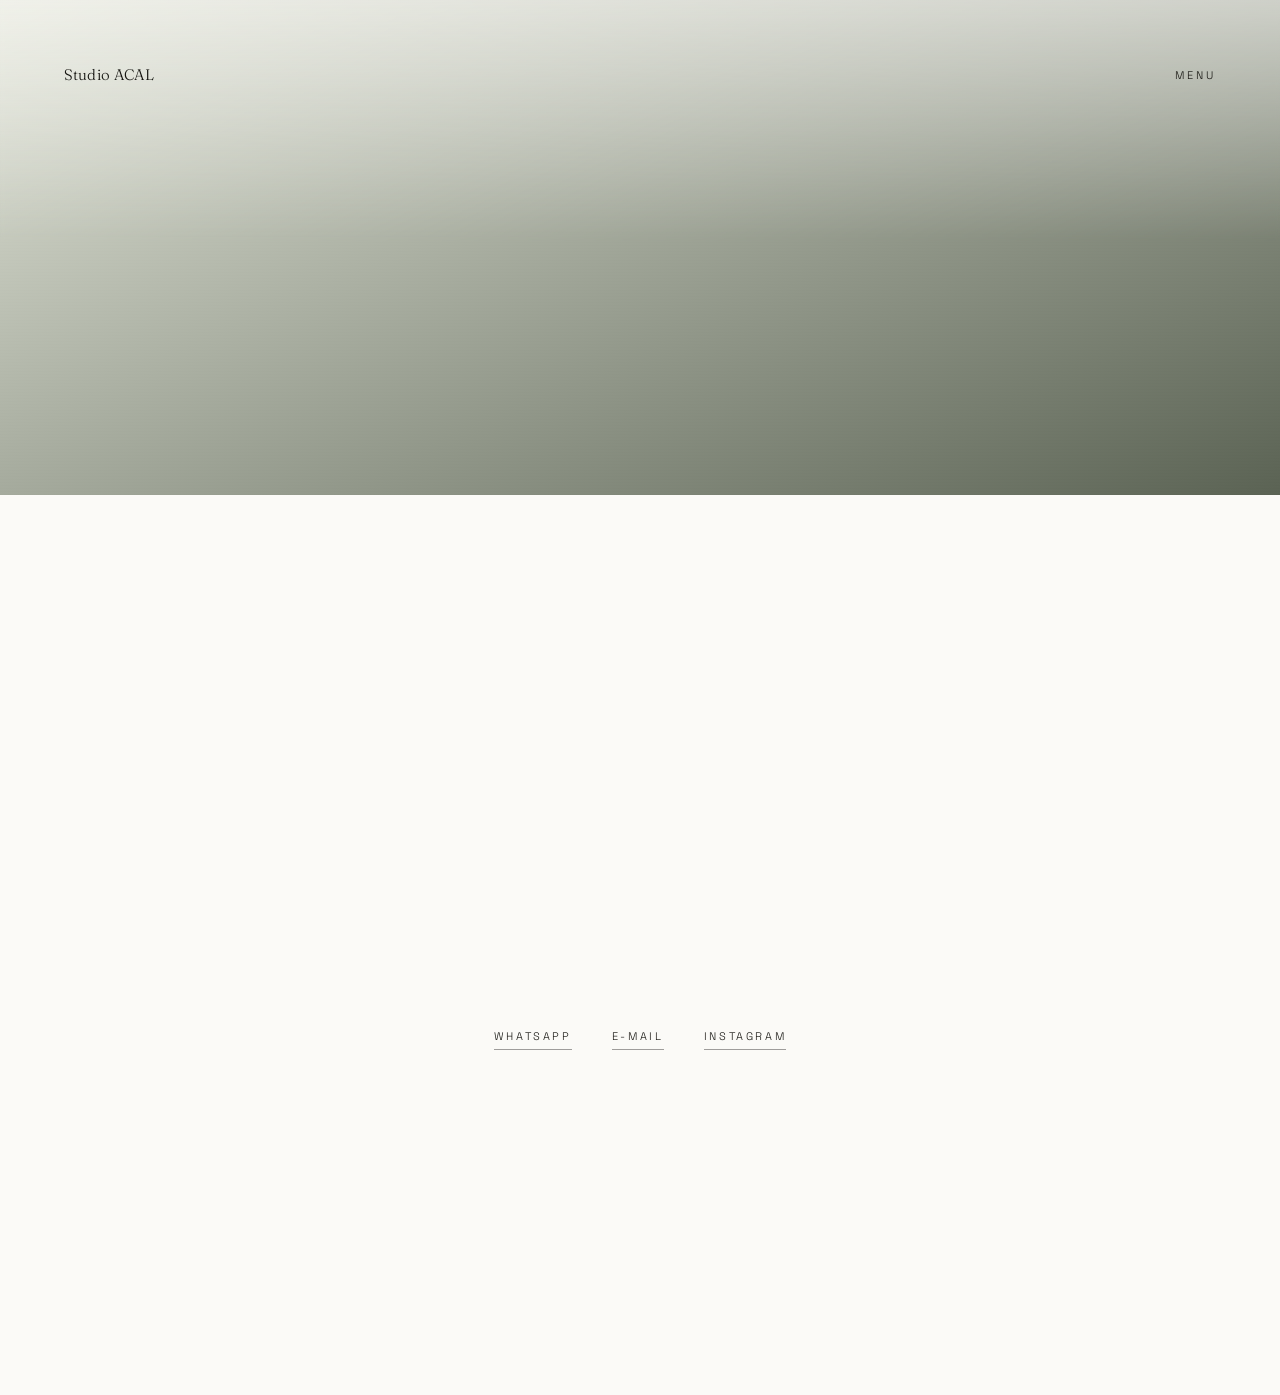
==== contato.html @ 9073a218 "test" ====
<!DOCTYPE html>
<html lang="pt-BR">
<head>
  <meta charset="UTF-8" />
  <meta name="viewport" content="width=device-width, initial-scale=1.0" />
  <title>Contato — Studio ACAL</title>
  <meta name="description" content="Vamos conversar sobre o seu próximo projeto." />

  <link rel="preconnect" href="https://fonts.googleapis.com" />
  <link rel="preconnect" href="https://fonts.gstatic.com" crossorigin />
  <link href="https://fonts.googleapis.com/css2?family=Fraunces:ital,opsz,wght@0,9..144,300;0,9..144,400;0,9..144,500;1,9..144,400&family=Inter:wght@300;400;500;600&family=Space+Grotesk:wght@400;500&display=swap" rel="stylesheet" />
  <link rel="stylesheet" href="assets/css/style.css" />
</head>
<body>

  <header class="site-header">
    <a href="index.html" class="brand">Studio ACAL</a>
    <label for="menu-toggle" class="menu-trigger">Menu</label>
  </header>

  <input type="checkbox" id="menu-toggle" class="menu-toggle" />
  <nav class="menu-panel">
    <div class="menu-panel__top">
      <span class="brand">Studio ACAL</span>
      <label for="menu-toggle" class="menu-close">Fechar</label>
    </div>
    <div class="menu-links">
      <a href="index.html#projetos">Projetos</a>
      <a href="processo.html">Processo</a>
      <a href="studio.html">Studio</a>
      <a href="contato.html">Contato</a>
    </div>
    <div class="menu-panel__bottom">
      <span>São Paulo, Brasil</span>
      <span>contato@studioacal.com.br</span>
    </div>
  </nav>

  <main>

    <section style="height:55vh;">
      <div class="tone tone--d" style="height:100%;"></div>
    </section>

    <section class="contact">
      <p class="heading heading--xl reveal">Vamos conversar sobre o seu próximo projeto.</p>
      <div class="contact__links reveal">
        <a href="https://wa.me/5511999999999" target="_blank" rel="noopener noreferrer" class="link-line">WhatsApp</a>
        <a href="mailto:contato@studioacal.com.br" class="link-line">E-mail</a>
        <a href="https://instagram.com/studioacal" target="_blank" rel="noopener noreferrer" class="link-line">Instagram</a>
      </div>
    </section>

  </main>

</body>
</html>
---- assets/css/style.css ----
/* ==========================================================================
   STUDIO ACAL — Folha de estilos única (HTML + CSS puro, sem JavaScript)
   ========================================================================== */

/* ---- Reset básico ---- */
*,
*::before,
*::after {
  box-sizing: border-box;
  margin: 0;
  padding: 0;
}

html {
  scroll-behavior: smooth;
}

img {
  display: block;
  max-width: 100%;
}

a {
  color: inherit;
  text-decoration: none;
}

ul {
  list-style: none;
}

/* ---- Tokens de marca ---- */
:root {
  --paper: #fbfaf7;
  --ink: #14130f;
  --stone: #8c8678;
  --line: #dedad0;
  --mist: #f1efe9;
  --oxide: #7a3621;

  --font-display: "Fraunces", serif;
  --font-sans: "Inter", sans-serif;
  --font-mono: "Space Grotesk", monospace;

  --ease-editorial: cubic-bezier(0.22, 1, 0.36, 1);
  --gap: clamp(16px, 2.5vw, 32px);
  --side: clamp(20px, 5vw, 64px);
}

body {
  background: var(--paper);
  color: var(--ink);
  font-family: var(--font-sans);
  font-weight: 300;
  line-height: 1.5;
  -webkit-font-smoothing: antialiased;
}

::selection {
  background: var(--ink);
  color: var(--paper);
}

/* ---- Tipografia editorial ---- */
.eyebrow {
  font-family: var(--font-mono);
  font-size: 0.6875rem;
  letter-spacing: 0.28em;
  text-transform: uppercase;
  color: var(--stone);
}

.heading {
  font-family: var(--font-display);
  font-weight: 400;
  letter-spacing: -0.01em;
  line-height: 1.04;
}

.heading--xxl {
  font-size: clamp(2.6rem, 9vw, 5.5rem);
}

.heading--xl {
  font-size: clamp(2.2rem, 6.5vw, 4.2rem);
}

.heading--lg {
  font-size: clamp(1.8rem, 4.5vw, 3rem);
}

.heading--md {
  font-size: clamp(1.4rem, 3vw, 2rem);
}

.text-body {
  max-width: 38rem;
  color: rgba(20, 19, 15, 0.75);
}

/* ---- Layout ---- */
.container {
  padding-left: var(--side);
  padding-right: var(--side);
}

.section {
  padding-top: clamp(64px, 12vw, 160px);
  padding-bottom: clamp(64px, 12vw, 160px);
}

.section--tight {
  padding-top: clamp(40px, 6vw, 96px);
  padding-bottom: clamp(40px, 6vw, 96px);
}

.section--border {
  border-top: 1px solid var(--line);
}

.grid {
  display: grid;
  gap: var(--gap);
}

.grid-12 {
  grid-template-columns: repeat(12, 1fr);
}

@media (max-width: 860px) {
  .grid-12 {
    grid-template-columns: 1fr;
  }
}

.center {
  text-align: center;
  margin-left: auto;
  margin-right: auto;
}

/* ==========================================================================
   LOADER — tela branca com o logotipo desenhando-se sozinho (CSS puro)
   ========================================================================== */
.loader {
  position: fixed;
  inset: 0;
  z-index: 200;
  display: flex;
  align-items: center;
  justify-content: center;
  background: var(--paper);
  animation: loader-fade 0.9s var(--ease-editorial) forwards;
  animation-delay: 2.4s;
}

.loader svg path {
  fill: var(--ink);
  fill-opacity: 0;
  stroke: var(--ink);
  stroke-width: 2.4;
  stroke-linecap: round;
  stroke-linejoin: round;
  stroke-dasharray: 760;
  stroke-dashoffset: 760;
  animation: loader-draw 1.6s var(--ease-editorial) forwards,
    loader-fill 0.4s ease forwards;
  animation-delay: 0.3s, 1.7s;
}

@keyframes loader-draw {
  to {
    stroke-dashoffset: 0;
  }
}

@keyframes loader-fill {
  to {
    fill-opacity: 1;
  }
}

@keyframes loader-fade {
  to {
    opacity: 0;
    visibility: hidden;
    pointer-events: none;
  }
}

@media (prefers-reduced-motion: reduce) {
  .loader {
    display: none;
  }
}

/* ==========================================================================
   HEADER + MENU FULLSCREEN (technique: checkbox hack, sem JS)
   ========================================================================== */
.site-header {
  position: fixed;
  inset: 0 0 auto 0;
  z-index: 50;
  display: flex;
  align-items: center;
  justify-content: space-between;
  padding: var(--side);
}

.site-header::before {
  content: "";
  position: absolute;
  inset: 0;
  height: 160%;
  background: linear-gradient(to bottom, rgba(251, 250, 247, 0.55), rgba(251, 250, 247, 0));
  backdrop-filter: blur(2px);
  -webkit-backdrop-filter: blur(2px);
  z-index: -1;
  pointer-events: none;
}

.brand {
  font-family: var(--font-display);
  font-size: 0.95rem;
  letter-spacing: 0.01em;
}

.menu-toggle {
  position: absolute;
  opacity: 0;
  pointer-events: none;
}

.menu-trigger,
.menu-close {
  font-family: var(--font-mono);
  font-size: 0.6875rem;
  letter-spacing: 0.28em;
  text-transform: uppercase;
  cursor: pointer;
  background: none;
  border: none;
  color: var(--ink);
}

.menu-panel {
  position: fixed;
  inset: 0;
  z-index: 90;
  display: flex;
  flex-direction: column;
  justify-content: space-between;
  padding: var(--side);
  background: var(--paper);
  clip-path: inset(0 0 100% 0);
  transition: clip-path 0.7s var(--ease-editorial);
}

.menu-toggle:checked ~ .menu-panel {
  clip-path: inset(0 0 0% 0);
}

.menu-panel__top {
  display: flex;
  align-items: center;
  justify-content: space-between;
}

.menu-links {
  display: flex;
  flex-direction: column;
  gap: 0.4rem;
}

.menu-links a {
  font-family: var(--font-display);
  font-size: clamp(2.6rem, 11vw, 6rem);
  line-height: 0.95;
  opacity: 0;
  transform: translateY(20px);
  transition: opacity 0.6s var(--ease-editorial), transform 0.6s var(--ease-editorial),
    color 0.3s ease;
}

.menu-toggle:checked ~ .menu-panel .menu-links a {
  opacity: 1;
  transform: translateY(0);
}

.menu-links a:nth-child(1) { transition-delay: 0.15s; }
.menu-links a:nth-child(2) { transition-delay: 0.21s; }
.menu-links a:nth-child(3) { transition-delay: 0.27s; }
.menu-links a:nth-child(4) { transition-delay: 0.33s; }

.menu-links a:hover {
  color: var(--stone);
}

.menu-panel__bottom {
  display: flex;
  justify-content: space-between;
  font-size: 0.8rem;
  color: var(--stone);
}

/* ==========================================================================
   HOVER / "CURSOR" — substitui o cursor customizado (que exigiria JS)
   ========================================================================== */
.hoverable {
  position: relative;
  display: inline-flex;
  align-items: center;
  gap: 0.5rem;
}

.hoverable .hoverable__hint {
  font-family: var(--font-mono);
  font-size: 0.625rem;
  letter-spacing: 0.2em;
  text-transform: uppercase;
  color: var(--stone);
  opacity: 0;
  transform: translateX(-6px);
  transition: opacity 0.3s var(--ease-editorial), transform 0.3s var(--ease-editorial);
}

.hoverable:hover .hoverable__hint {
  opacity: 1;
  transform: translateX(0);
}

.media-link {
  display: block;
  position: relative;
  overflow: hidden;
}

.media-link::after {
  content: "Explorar";
  position: absolute;
  top: 50%;
  left: 50%;
  transform: translate(-50%, -50%) scale(0.85);
  font-family: var(--font-mono);
  font-size: 0.6875rem;
  letter-spacing: 0.24em;
  text-transform: uppercase;
  color: var(--paper);
  padding: 0.9em 1.4em;
  border: 1px solid color-mix(in srgb, var(--paper) 70%, transparent);
  border-radius: 999px;
  opacity: 0;
  transition: opacity 0.4s var(--ease-editorial), transform 0.4s var(--ease-editorial);
  pointer-events: none;
}

.media-link::before {
  content: "";
  position: absolute;
  inset: 0;
  background: rgba(20, 19, 15, 0);
  transition: background 0.4s var(--ease-editorial);
}

.media-link:hover::before {
  background: rgba(20, 19, 15, 0.18);
}

.media-link:hover::after {
  opacity: 1;
  transform: translate(-50%, -50%) scale(1);
}

.media-link img,
.media-link .tone {
  transition: transform 0.7s var(--ease-editorial);
}

.media-link:hover img,
.media-link:hover .tone {
  transform: scale(1.04);
}

/* ==========================================================================
   PLACEHOLDER — textura no lugar de fotografia real
   ========================================================================== */
.tone {
  position: relative;
  width: 100%;
  height: 100%;
  overflow: hidden;
}

.tone::before {
  content: "";
  position: absolute;
  inset: 0;
  background-image: repeating-linear-gradient(
    0deg,
    rgba(0, 0, 0, 0.05) 0px,
    rgba(0, 0, 0, 0) 1px,
    rgba(0, 0, 0, 0) 3px
  );
  mix-blend-mode: overlay;
  opacity: 0.4;
}

.tone__label {
  position: absolute;
  bottom: 1rem;
  left: 1rem;
  font-family: var(--font-mono);
  font-size: 0.625rem;
  letter-spacing: 0.2em;
  text-transform: uppercase;
  color: rgba(20, 19, 15, 0.5);
}

.ratio-16-10 { aspect-ratio: 16 / 10; }
.ratio-16-9 { aspect-ratio: 16 / 9; }
.ratio-4-5 { aspect-ratio: 4 / 5; }
.ratio-3-4 { aspect-ratio: 3 / 4; }
.ratio-1-1 { aspect-ratio: 1 / 1; }

.tone--a { background: linear-gradient(155deg, #e7e2d6, #a89c86); }
.tone--b { background: linear-gradient(155deg, #d8cdbe, #7a3621); }
.tone--c { background: linear-gradient(155deg, #efeae0, #8c8678); }
.tone--d { background: linear-gradient(155deg, #e3e6da, #5b6354); }
.tone--e { background: linear-gradient(155deg, #e9e4d8, #857e6c); }
.tone--f { background: linear-gradient(155deg, #dcd6c7, #6f6855); }

/* ==========================================================================
   REVEAL NO SCROLL — CSS puro via scroll-driven animations
   (progressive enhancement: conteúdo visível por padrão; em navegadores
   compatíveis, ganha a entrada suave ligada à posição de scroll)
   ========================================================================== */
@keyframes reveal-up {
  from {
    opacity: 0;
    transform: translateY(28px);
  }
  to {
    opacity: 1;
    transform: translateY(0);
  }
}

@supports (animation-timeline: view()) {
  .reveal {
    opacity: 0;
    animation: reveal-up 1s var(--ease-editorial) both;
    animation-timeline: view();
    animation-range: entry 0% cover 28%;
  }
}

@media (prefers-reduced-motion: reduce) {
  .reveal {
    animation: none !important;
    opacity: 1 !important;
    transform: none !important;
  }
}

/* ==========================================================================
   HERO
   ========================================================================== */
.hero {
  position: relative;
  height: 100svh;
  display: flex;
  align-items: flex-end;
  overflow: hidden;
}

.hero .tone {
  position: absolute;
  inset: 0;
}

.hero::after {
  content: "";
  position: absolute;
  inset: 0;
  background: linear-gradient(to top, rgba(20, 19, 15, 0.35), transparent 55%);
}

.hero__content {
  position: relative;
  z-index: 2;
  padding: var(--side);
  padding-bottom: clamp(48px, 8vw, 96px);
  color: var(--paper);
}

.hero__content .eyebrow {
  color: rgba(251, 250, 247, 0.8);
}

.hero__scroll {
  position: absolute;
  z-index: 2;
  right: var(--side);
  bottom: clamp(32px, 6vw, 64px);
  display: flex;
  flex-direction: column;
  align-items: center;
  gap: 0.5rem;
  color: rgba(251, 250, 247, 0.75);
}

.hero__scroll span {
  writing-mode: vertical-lr;
  font-family: var(--font-mono);
  font-size: 0.6875rem;
  letter-spacing: 0.28em;
  text-transform: uppercase;
}

.hero__scroll-line {
  width: 1px;
  height: 2.5rem;
  background: rgba(251, 250, 247, 0.5);
  transform-origin: top;
  animation: scroll-pulse 2.4s ease-in-out infinite;
}

@keyframes scroll-pulse {
  0% { transform: scaleY(0); }
  50% { transform: scaleY(1); }
  100% { transform: scaleY(0); }
}

/* ==========================================================================
   MANIFESTO
   ========================================================================== */
.manifesto {
  min-height: 60vh;
  display: flex;
  align-items: center;
  justify-content: center;
  text-align: center;
  padding: var(--side);
}

.manifesto p {
  max-width: 46rem;
  font-size: clamp(1.8rem, 6vw, 3.2rem);
}

/* ==========================================================================
   PROJETOS
   ========================================================================== */
.project-block__head {
  display: flex;
  flex-wrap: wrap;
  align-items: flex-end;
  justify-content: space-between;
  gap: 1.5rem;
  margin-bottom: clamp(32px, 5vw, 64px);
}

.project-block__title {
  margin-top: 0.75rem;
}

.link-line {
  font-family: var(--font-mono);
  font-size: 0.6875rem;
  letter-spacing: 0.24em;
  text-transform: uppercase;
  border-bottom: 1px solid rgba(20, 19, 15, 0.4);
  padding-bottom: 0.3rem;
  transition: opacity 0.3s ease;
}

.link-line:hover {
  opacity: 0.6;
}

.project-block__media {
  grid-column: span 8;
}

.project-block__side {
  grid-column: span 4;
  display: flex;
  flex-direction: column;
  gap: var(--gap);
}

@media (max-width: 860px) {
  .project-block__media,
  .project-block__side {
    grid-column: 1 / -1;
  }
}

.project-block__side p {
  font-family: var(--font-display);
  font-size: clamp(1.2rem, 2.4vw, 1.6rem);
  line-height: 1.3;
  color: rgba(20, 19, 15, 0.8);
}

/* ==========================================================================
   CONTATO
   ========================================================================== */
.contact {
  min-height: 100svh;
  display: flex;
  flex-direction: column;
  align-items: center;
  justify-content: center;
  gap: 3rem;
  text-align: center;
  padding: var(--side);
}

.contact__links {
  display: flex;
  flex-wrap: wrap;
  justify-content: center;
  gap: 2.5rem;
}

/* ==========================================================================
   PÁGINA DE PROJETO
   ========================================================================== */
.project-hero {
  position: relative;
  height: 100svh;
  display: flex;
  align-items: flex-end;
  overflow: hidden;
}

.project-hero .tone {
  position: absolute;
  inset: 0;
}

.project-hero::after {
  content: "";
  position: absolute;
  inset: 0;
  background: linear-gradient(to top, rgba(20, 19, 15, 0.45), transparent 55%);
}

.project-hero__content {
  position: relative;
  z-index: 2;
  padding: var(--side);
  padding-bottom: clamp(48px, 8vw, 96px);
  color: var(--paper);
}

.project-hero__content .eyebrow {
  color: rgba(251, 250, 247, 0.8);
}

.materials-list li {
  font-family: var(--font-display);
  font-size: clamp(1.4rem, 3.2vw, 2rem);
  padding: 0.5rem 0;
  border-bottom: 1px solid var(--line);
}

.next-project {
  text-align: center;
  border-top: 1px solid var(--line);
}

.next-project a {
  display: block;
  margin-top: 1.5rem;
  font-size: clamp(2.4rem, 11vw, 5.5rem);
  transition: opacity 0.3s ease;
}

.next-project a:hover {
  opacity: 0.6;
}

/* ==========================================================================
   PROCESSO
   ========================================================================== */
.process-step {
  display: grid;
  grid-template-columns: repeat(12, 1fr);
  gap: var(--gap);
  padding: clamp(40px, 6vw, 96px) 0;
  border-top: 1px solid var(--line);
}

.process-step__index {
  grid-column: span 2;
  font-family: var(--font-mono);
  color: var(--stone);
}

.process-step__copy {
  grid-column: span 4;
}

.process-step__copy p {
  margin-top: 1rem;
  max-width: 24rem;
  color: rgba(20, 19, 15, 0.75);
}

.process-step__media {
  grid-column: span 6;
}

@media (max-width: 860px) {
  .process-step__index,
  .process-step__copy,
  .process-step__media {
    grid-column: 1 / -1;
  }
}

/* ==========================================================================
   STUDIO
   ========================================================================== */
.team-grid {
  display: grid;
  grid-template-columns: repeat(4, 1fr);
  gap: var(--gap) 1rem;
}

@media (max-width: 860px) {
  .team-grid {
    grid-template-columns: 1fr;
  }
}

.team-card p:first-of-type {
  font-family: var(--font-display);
  font-size: 1.3rem;
  margin-top: 1rem;
}

.team-card p:last-of-type {
  margin-top: 0.25rem;
}

/* ==========================================================================
   404
   ========================================================================== */
.not-found {
  min-height: 100svh;
  display: flex;
  flex-direction: column;
  align-items: center;
  justify-content: center;
  gap: 1.5rem;
  text-align: center;
}
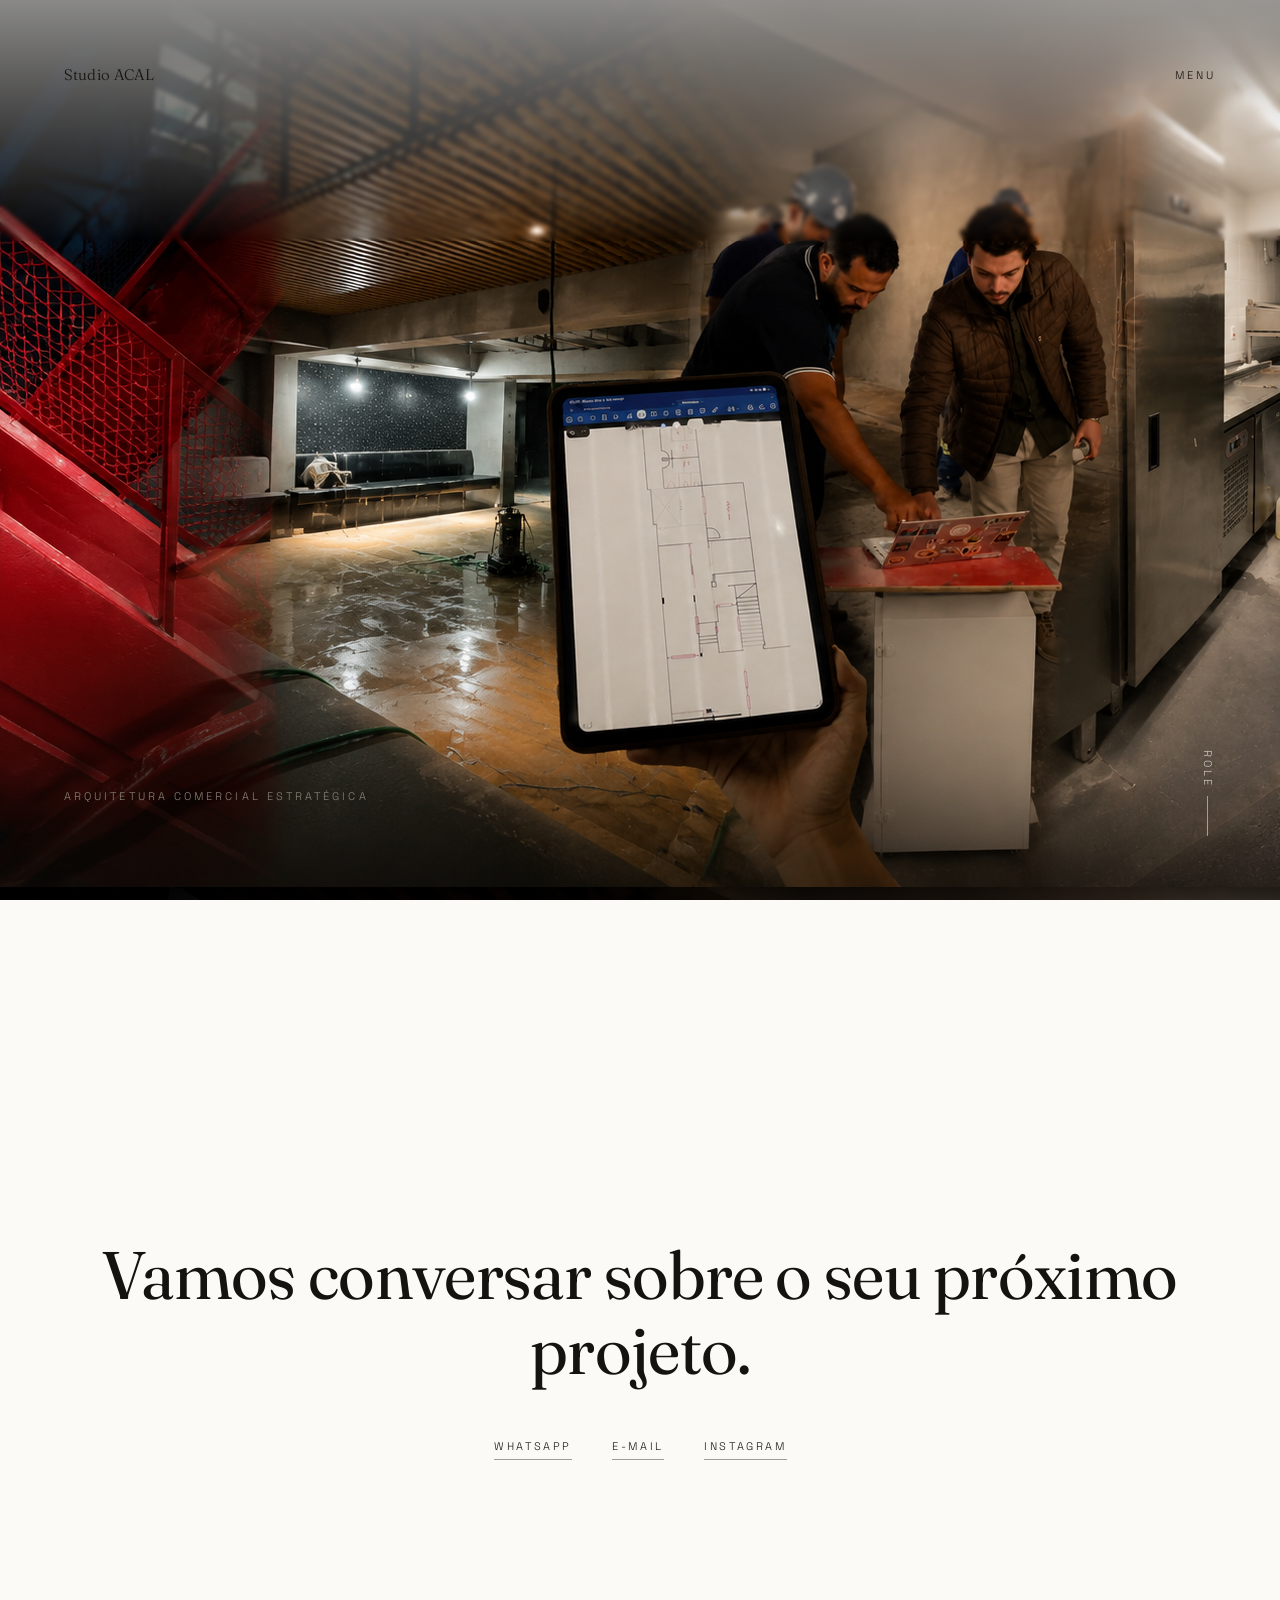
==== commit b10880a3: "test" ====
--- a/contato.html
+++ b/contato.html
@@ -32,26 +32,37 @@
     </div>
     <div class="menu-panel__bottom">
       <span>São Paulo, Brasil</span>
-      <span>contato@studioacal.com.br</span>
+      <span>projesstudioacal@gmail.com</span>
     </div>
   </nav>
 
   <main>
 
-    <section style="height:55vh;">
-      <div class="tone tone--d" style="height:100%;"></div>
+    <!-- <section style="height:55vh;">
+      <div class="tone tone--d banner_contato" style="height:100%;"></div>
+    </section> -->
+    
+    <section class="hero_contato">
+      <div class="tone tone--e"></div>
+      <div class="hero_contato__content">
+        <p class="eyebrow">Arquitetura Comercial Estratégica</p>
+      </div>
+      <div class="hero__scroll">
+        <span>Role</span>
+        <span class="hero__scroll-line"></span>
+      </div>
     </section>
 
-    <section class="contact">
+    <section class="contact" id="contato">
       <p class="heading heading--xl reveal">Vamos conversar sobre o seu próximo projeto.</p>
       <div class="contact__links reveal">
-        <a href="https://wa.me/5511999999999" target="_blank" rel="noopener noreferrer" class="link-line">WhatsApp</a>
-        <a href="mailto:contato@studioacal.com.br" class="link-line">E-mail</a>
+        <a href="https://wa.me/5511959176564" target="_blank" rel="noopener noreferrer" class="link-line">WhatsApp</a>
+        <a href="mailto:projesstudioacal@gmail.com" class="link-line">E-mail</a>
         <a href="https://instagram.com/studioacal" target="_blank" rel="noopener noreferrer" class="link-line">Instagram</a>
       </div>
     </section>
 
   </main>
-
+  <script src="assets/js/main.js" defer></script> 
 </body>
 </html>
--- a/assets/css/style.css
+++ b/assets/css/style.css
@@ -192,6 +192,40 @@
   .loader {
     display: none;
   }
+}
+
+.logo-wrapper{
+    position:relative;
+    width:min(420px,80vw);
+    overflow:hidden;
+}
+.logo{
+    width:100%;
+    display:block;
+    clip-path: inset(0 100% 0 0);
+    animation: reveal 2.8s ease forwards;
+}
+
+.pen{
+  position:absolute;
+  top:0;
+  left:0;
+  width:2px;
+  height:100%;
+  animation: penMove 2.8s ease forwards;
+}
+@keyframes reveal{
+  to{
+      clip-path: inset(0 0 0 0);
+  }
+}
+@keyframes penMove{
+  0%{transform:translateX(0) rotate(-5deg);}
+  20%{transform:translateX(80px) rotate(4deg);}
+  40%{transform:translateX(170px) rotate(-3deg);}
+  60%{transform:translateX(260px) rotate(2deg);}
+  80%{transform:translateX(340px) rotate(-2deg);}
+  100%{transform:translateX(420px) rotate(0);}
 }
 
 /* ==========================================================================
@@ -482,7 +516,7 @@
   content: "";
   position: absolute;
   inset: 0;
-  background: linear-gradient(to top, rgba(20, 19, 15, 0.35), transparent 55%);
+  background-image: url("../img/capa2.png");
 }
 
 .hero__content {
@@ -531,6 +565,25 @@
   100% { transform: scaleY(0); }
 }
 
+@media (max-width: 1024px){
+  .hero{
+    min-height:100dvh;
+  }
+
+  .hero::after{
+    background-repeat:no-repeat;
+    background-size:cover;
+    background-position:66% 8%;
+  }
+}
+
+@media (max-width:768px){
+    .hero::after{
+      background-size:280%;
+      background-position:66% 8%;
+    }
+}
+
 /* ==========================================================================
    MANIFESTO
    ========================================================================== */
@@ -551,6 +604,78 @@
 /* ==========================================================================
    PROJETOS
    ========================================================================== */
+
+.banner_default_style{
+  width:100%;
+  height:100%;
+  background-size:cover;
+  background-position:center center;
+  background-repeat:no-repeat;
+  transition:transform .8s ease;
+}
+
+.banner1_project1{
+  background-image: url("../img/yellow-k/externo.png") !important;
+}
+
+.banner2_project1{
+  background-image: url("../img/yellow-k/bar.jpg") !important;
+}
+
+.banner3_Project1{
+  background-image: url("../img/yellow-k/materias.png") !important;
+}
+
+.banner1_Project2{
+  background-image: url("../img/academia/mg-smartfit-pocos-de-caldas/smartfit-pos-obra-fachada3.jpeg") !important;
+}
+
+.banner2_Project2{
+  background-image: url("../img/academia/mg-smartfit-pocos-de-caldas/smartfit-pos-obra-salao2.jpeg") !important;
+}
+
+.banner1_Project3{
+  background-image: url("../img/academia/mg-smartfit-pocos-de-caldas/smartfit-pos-obra-salao2.jpeg") !important;
+}
+
+.banner2_Project3{
+  background-image: url("../img/academia/mg-smartfit-pocos-de-caldas/smartfit-pos-obra-salao2.jpeg") !important;
+}
+
+.banner1_Project4{
+  background-image: url("../img/studio-mina/tv.png") !important;
+}
+
+.banner2_Project4{
+  background-image: url("../img/studio-mina/cama.png") !important;
+}
+
+.media-link{
+  overflow:hidden;
+}  
+
+.media-link:hover .banner2_project1{
+  transform:scale(1.04);
+}
+
+@media (max-width:1024px){
+    .banner2_project1{
+      background-position:60% center;
+    }
+}
+
+@media (max-width:768px){
+    .banner2_project1{
+      background-position: 70% 20%;
+      background-size: 200%;
+    }
+
+  .banner2_project1{
+    background-position: 40% 20%;
+    background-size: 190%;
+  }
+}
+
 .project-block__head {
   display: flex;
   flex-wrap: wrap;
@@ -624,6 +749,34 @@
   gap: 2.5rem;
 }
 
+.hero_contato {
+  position: relative;
+  height: 100svh;
+  display: flex;
+  align-items: flex-end;
+  overflow: hidden;
+}
+
+.hero_contato .tone {
+  position: absolute;
+  inset: 0;
+}
+
+.hero_contato::after {
+  content: "";
+  position: absolute;
+  inset: 0;
+  background-image: url("../img/banner_contato.png") !important;
+}
+
+.hero_contato__content {
+  position: relative;
+  z-index: 2;
+  padding: var(--side);
+  padding-bottom: clamp(48px, 8vw, 96px);
+  color: var(--paper);
+}
+
 /* ==========================================================================
    PÁGINA DE PROJETO
    ========================================================================== */
@@ -757,4 +910,4 @@
   justify-content: center;
   gap: 1.5rem;
   text-align: center;
-}
+}
